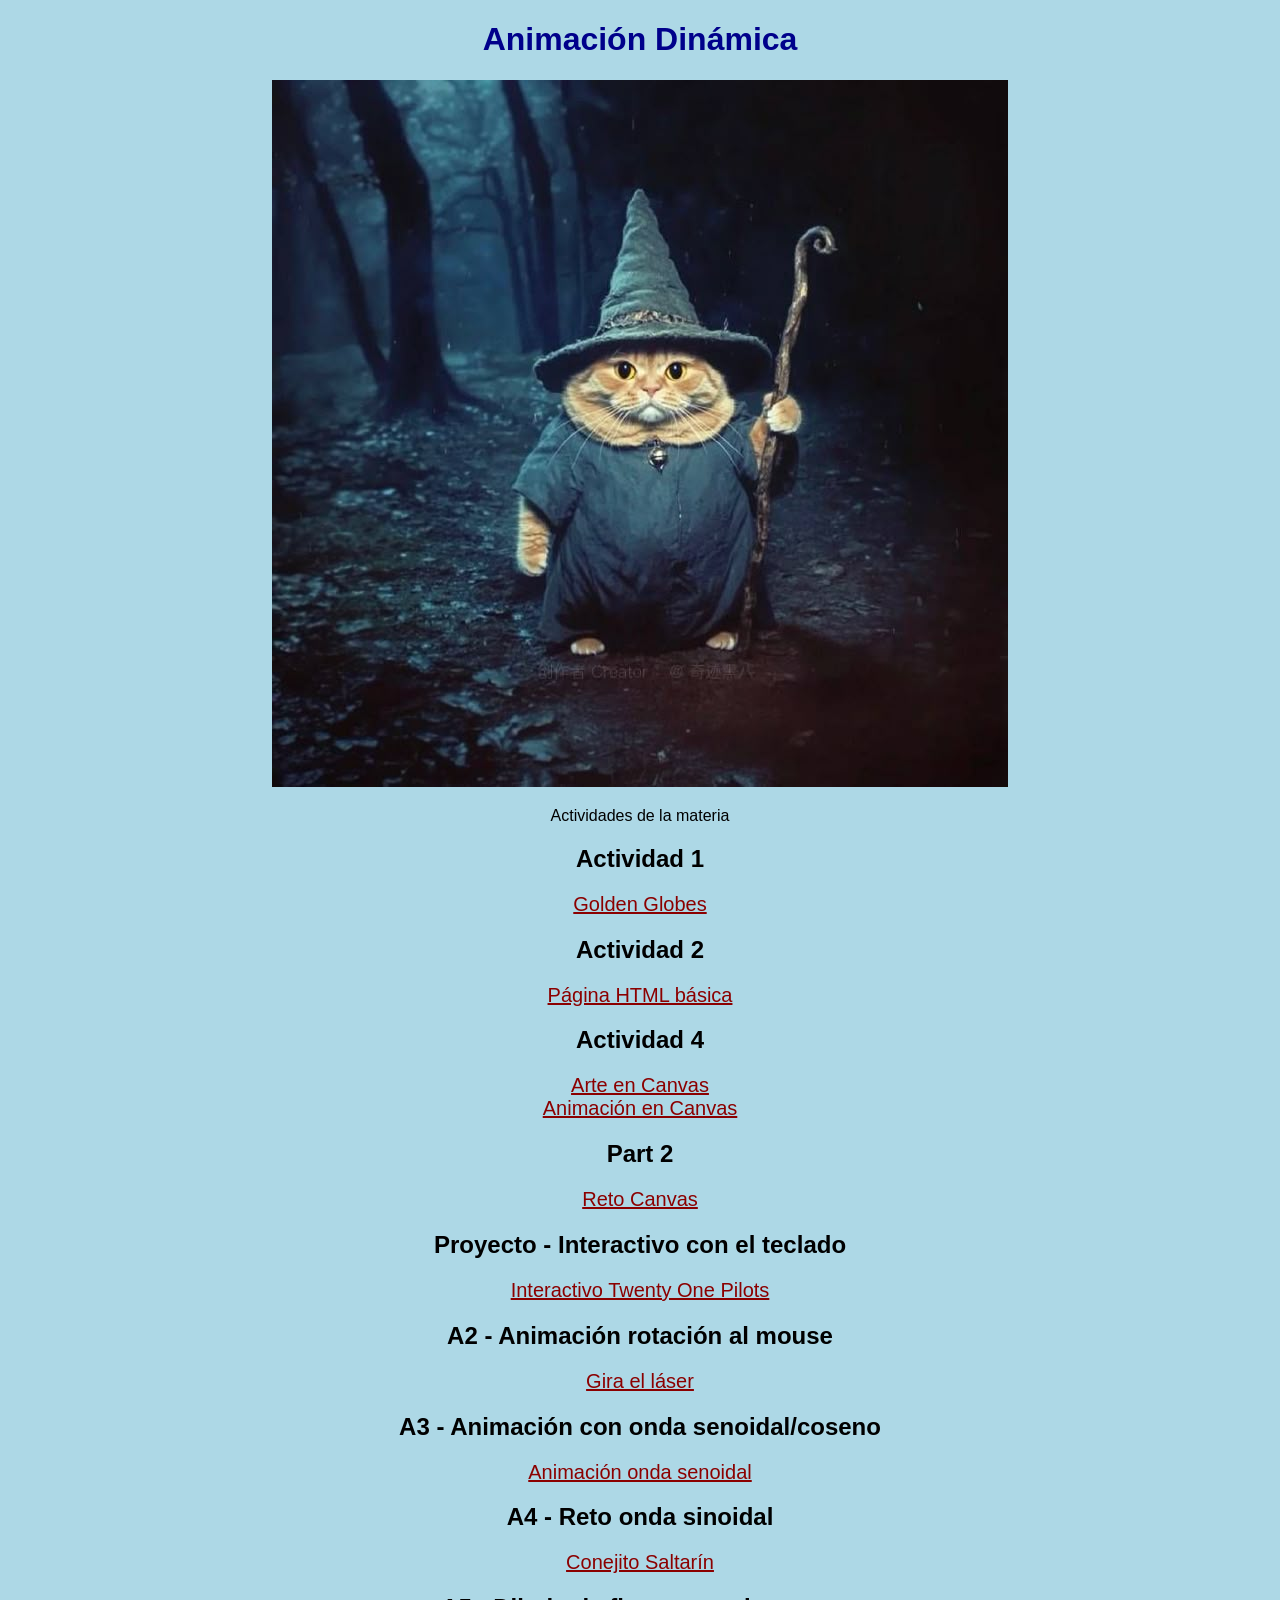
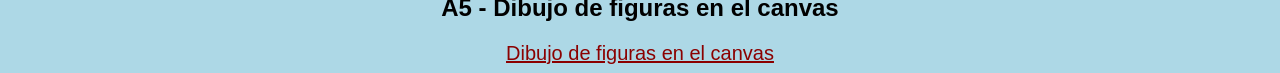
==== index.html @ 1a8bdead "Add link for drawing figures in canvas activity Added a new activity link for drawing figures in the" ====
<!DOCTYPE html>
<html>

<head>
    <meta charset="UTF-8">
    <title>Animación Dinámica</title>

    <style>

        body {
            background-color: lightblue;
            text-align: center;
            font-family: Arial, sans-serif;
        }

        h1 {
            color: darkblue;
        }

        h2 {
            color: black;
        }

        a {
            font-size: 20px;
            color: darkred;
        }

    </style>
</head>

<body>

    <h1>Animación Dinámica</h1>

    <img src="gatomagico.jpg" alt="Gato mágico">

    <p>Actividades de la materia</p>

    <h2>Actividad 1</h2>
    <a href="actividades/a1/golden-globes.html">
        Golden Globes
    </a>

    <h2>Actividad 2</h2>
    <a href="actividades/a2/pagina-basica.html">
        Página HTML básica
    </a>

    <h2>Actividad 4</h2>
    <a href="actividades/a4/arte-canvas.html">
        Arte en Canvas
    </a>

    <br>

    <a href="actividades/a4/animacion-canvas.html">
        Animación en Canvas
    </a>

    <h2>Part 2</h2>
    <a href="actividades/participacion2/reto-canvas.html">
        Reto Canvas
    </a>

    <h2>Proyecto - Interactivo con el teclado</h2>
    <a href="actividades/twenty-one-pilots-interactivo/index.html">
        Interactivo Twenty One Pilots
    </a>

    <h2>A2 - Animación rotación al mouse</h2>
    <a href="actividades/a2-rotacion-mouse/rotacion-mouse.html">
        Gira el láser
    </a>

    <h2>A3 - Animación con onda senoidal/coseno</h2>
    <a href="actividades/a3-onda-senoidal-coseno/A3 - Animación onda senoidal.html">
        Animación onda senoidal
    </a>

    <h2>A4 - Reto onda sinoidal</h2>
    <a href="actividades/a4-reto-onda-sinoidal/A4 - Reto onda sinoidal.html">
        Conejito Saltarín
    </a>

    <h2>A5 - Dibujo de figuras en el canvas</h2>
    <a href="actividades/a5-dibujo-figuras-canvas/A5 - Dibujo de figuras en el canvas (25-sep).html">
        Dibujo de figuras en el canvas
    </a>

</body>

</html>
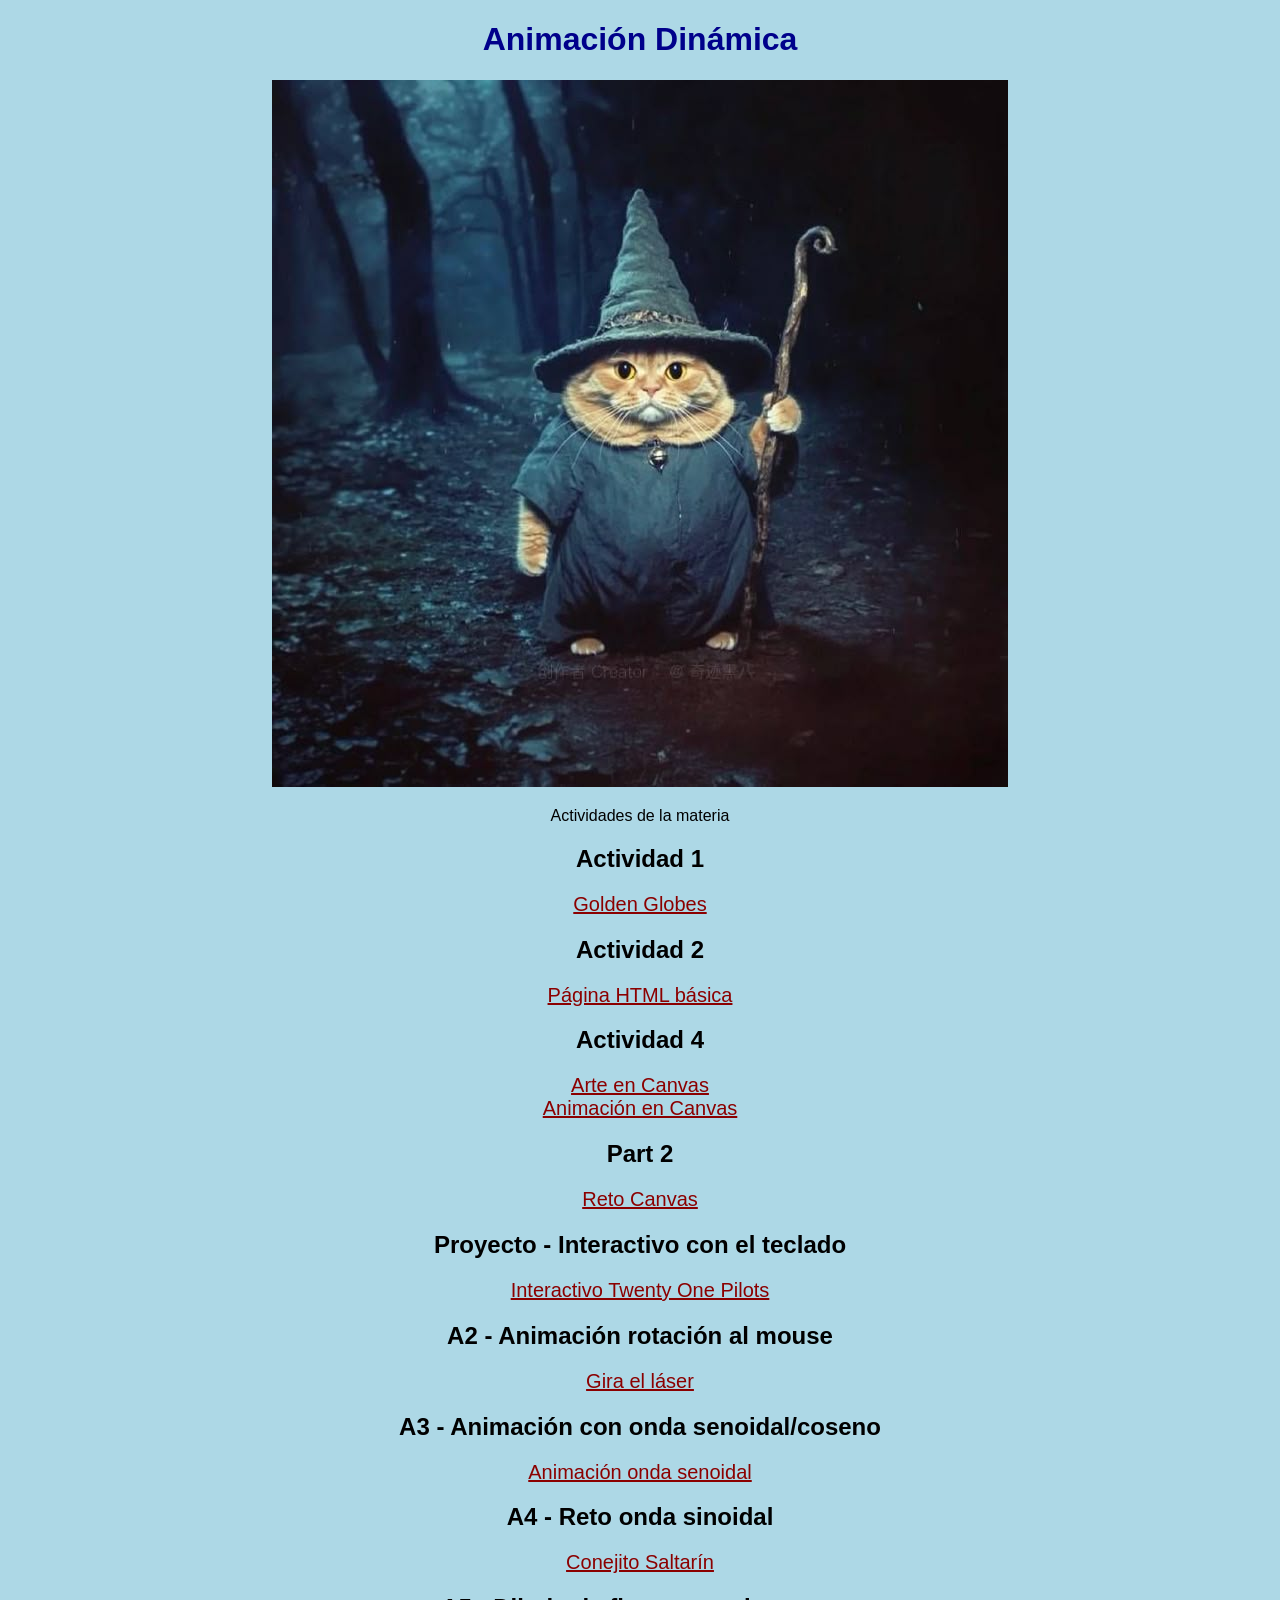
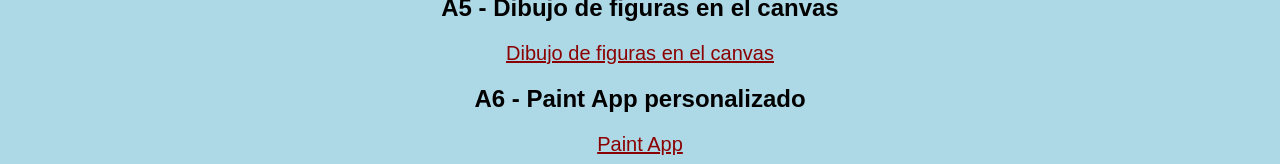
==== commit 79060b01: "Add Paint App link to activities in index.html Added a new section for 'Paint App' in the activities" ====
--- a/index.html
+++ b/index.html
@@ -88,6 +88,11 @@
         Dibujo de figuras en el canvas
     </a>
 
+    <h2>A6 - Paint App personalizado</h2>
+    <a href="actividades/a6-paint-app-personalizado/a6-paint-app.html">
+        Paint App
+    </a>
+
 </body>
 
 </html>
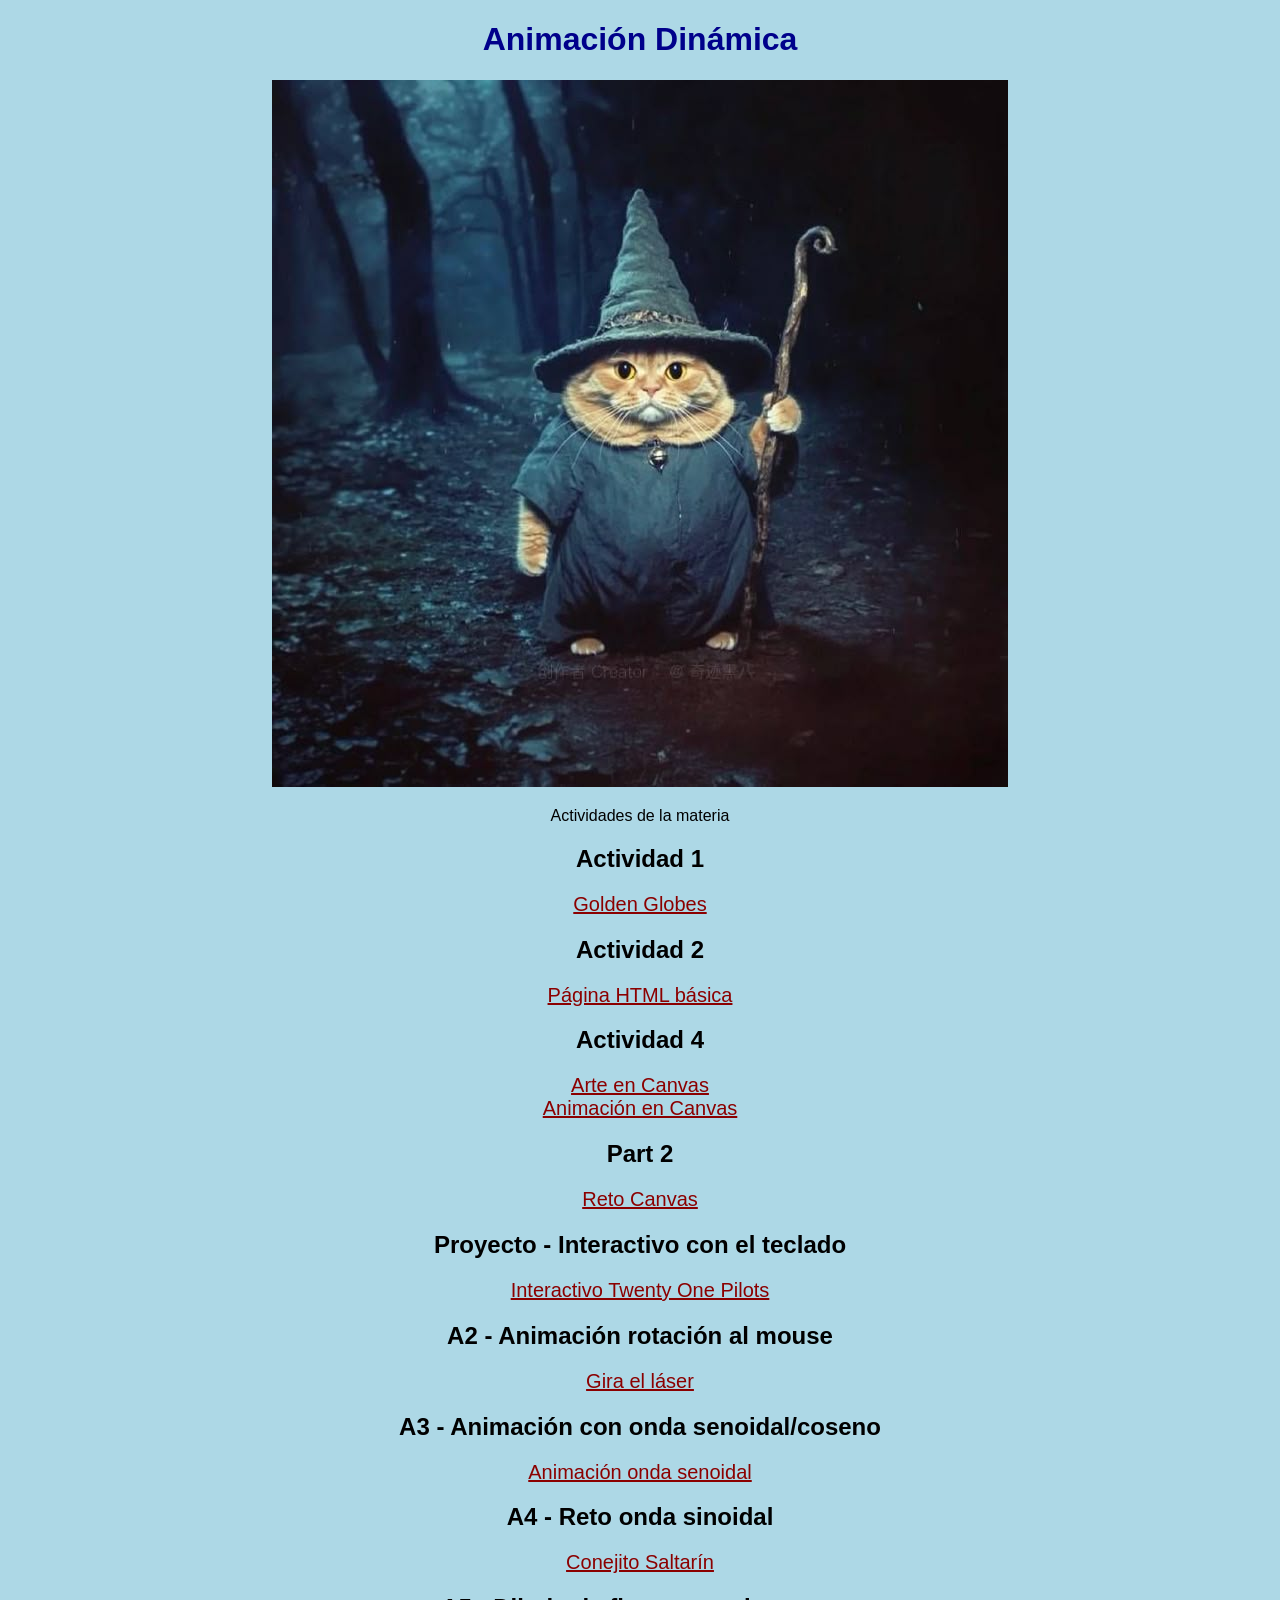
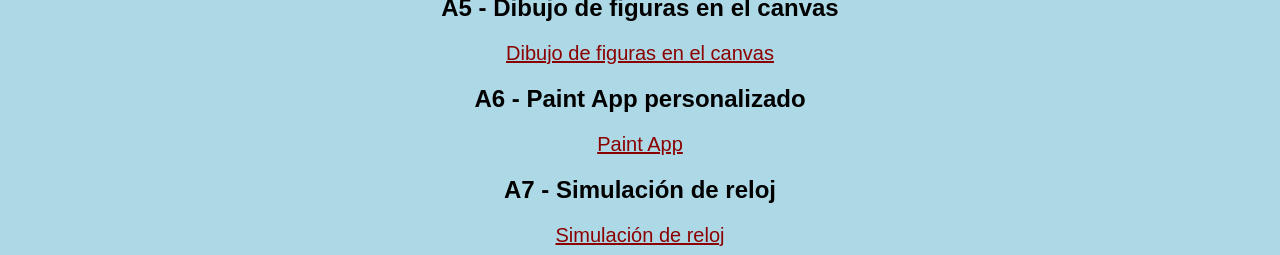
==== commit 9a2cfb57: "Update index.html" ====
--- a/index.html
+++ b/index.html
@@ -93,6 +93,11 @@
         Paint App
     </a>
 
+    <h2>A7 - Simulación de reloj</h2>
+    <a href="actividades/a7-simulacion-reloj/a7-reloj.html">
+        Simulación de reloj
+    </a>
+
 </body>
 
 </html>
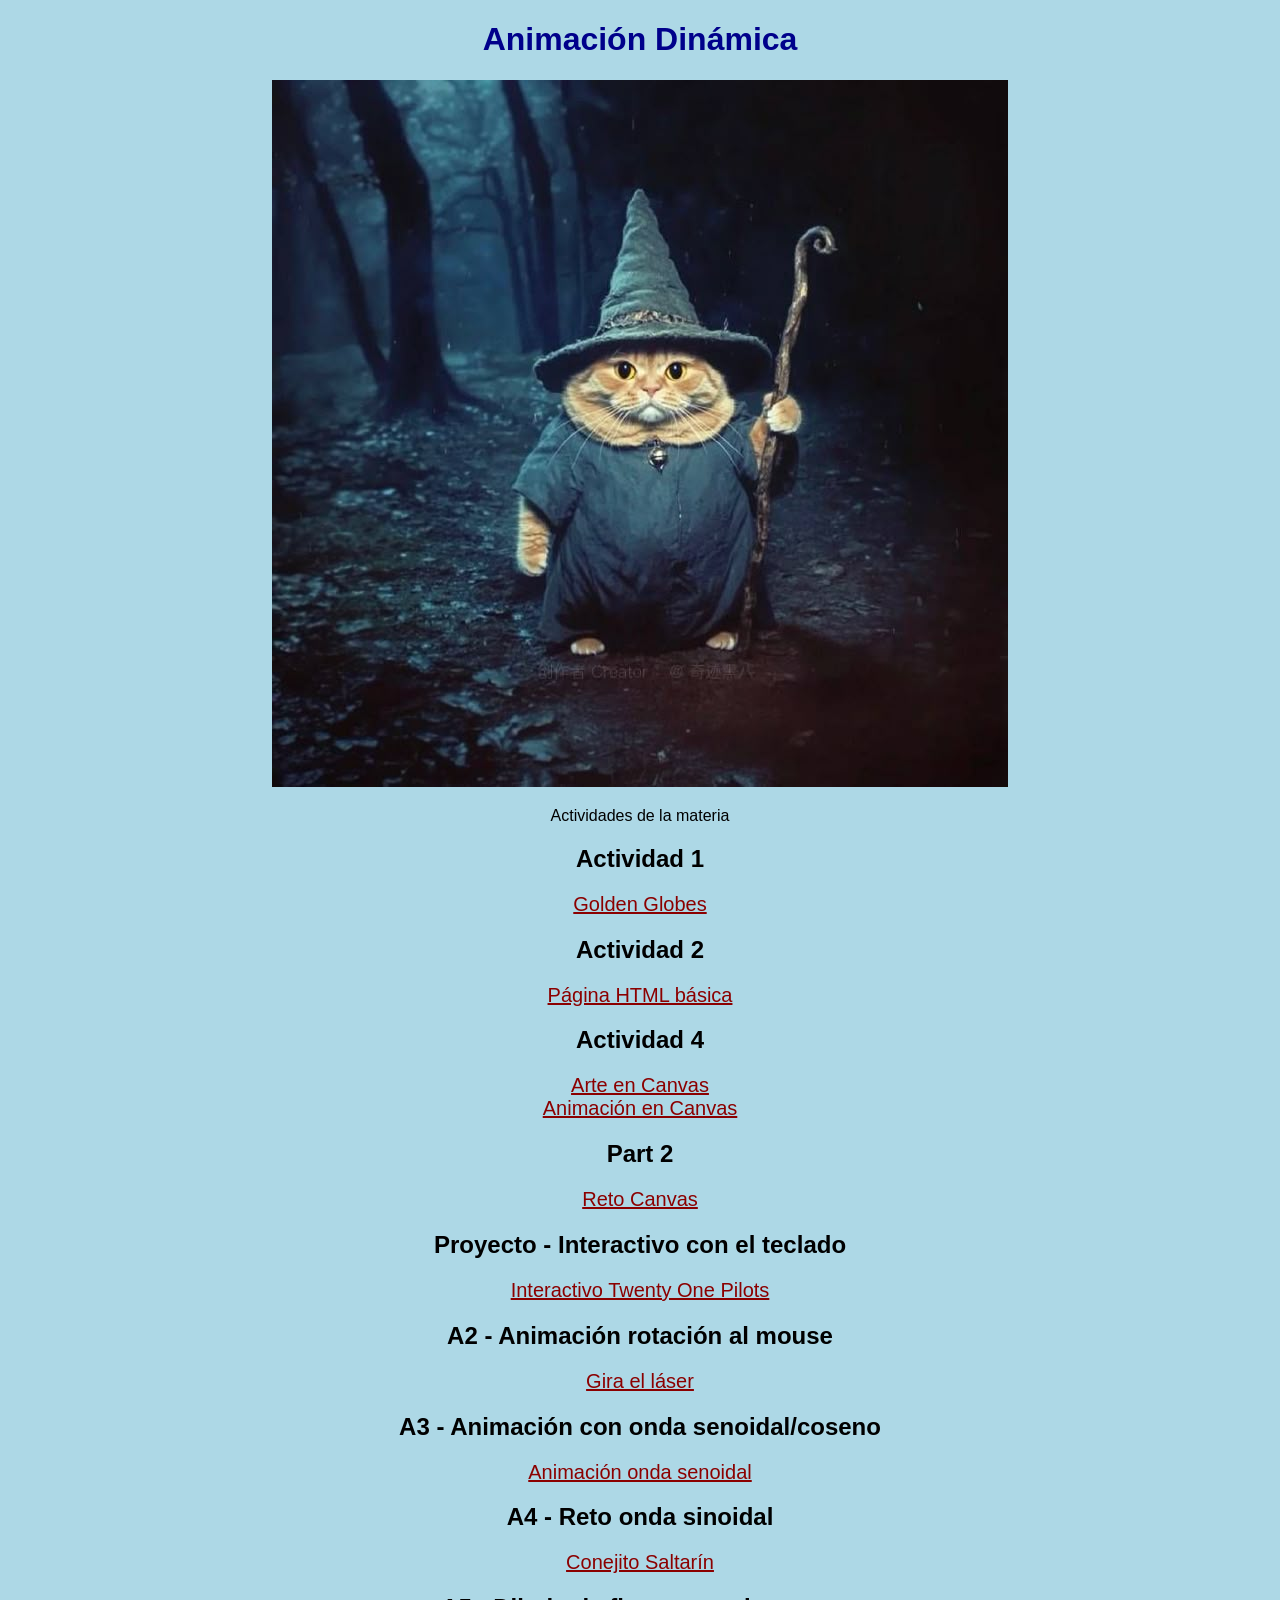
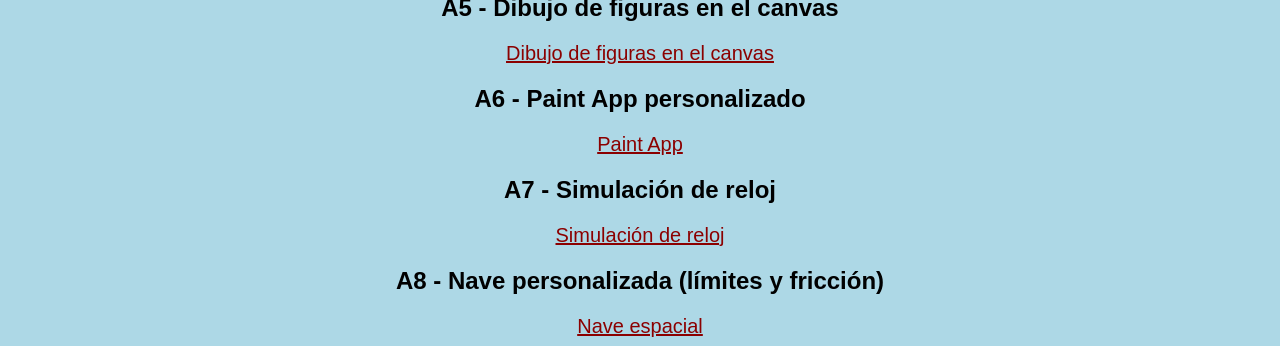
==== commit cc321df8: "Add A8 - Nave personalizada activity link Added a new section for a custom spaceship navigation acti" ====
--- a/index.html
+++ b/index.html
@@ -98,6 +98,14 @@
         Simulación de reloj
     </a>
 
+    <h2>A8 - Nave personalizada (límites y fricción)</h2>
+    <a href="actividades/a8/nave.html">
+        Nave espacial
+    </a>
+
 </body>
 
 </html>
+
+
+</html>
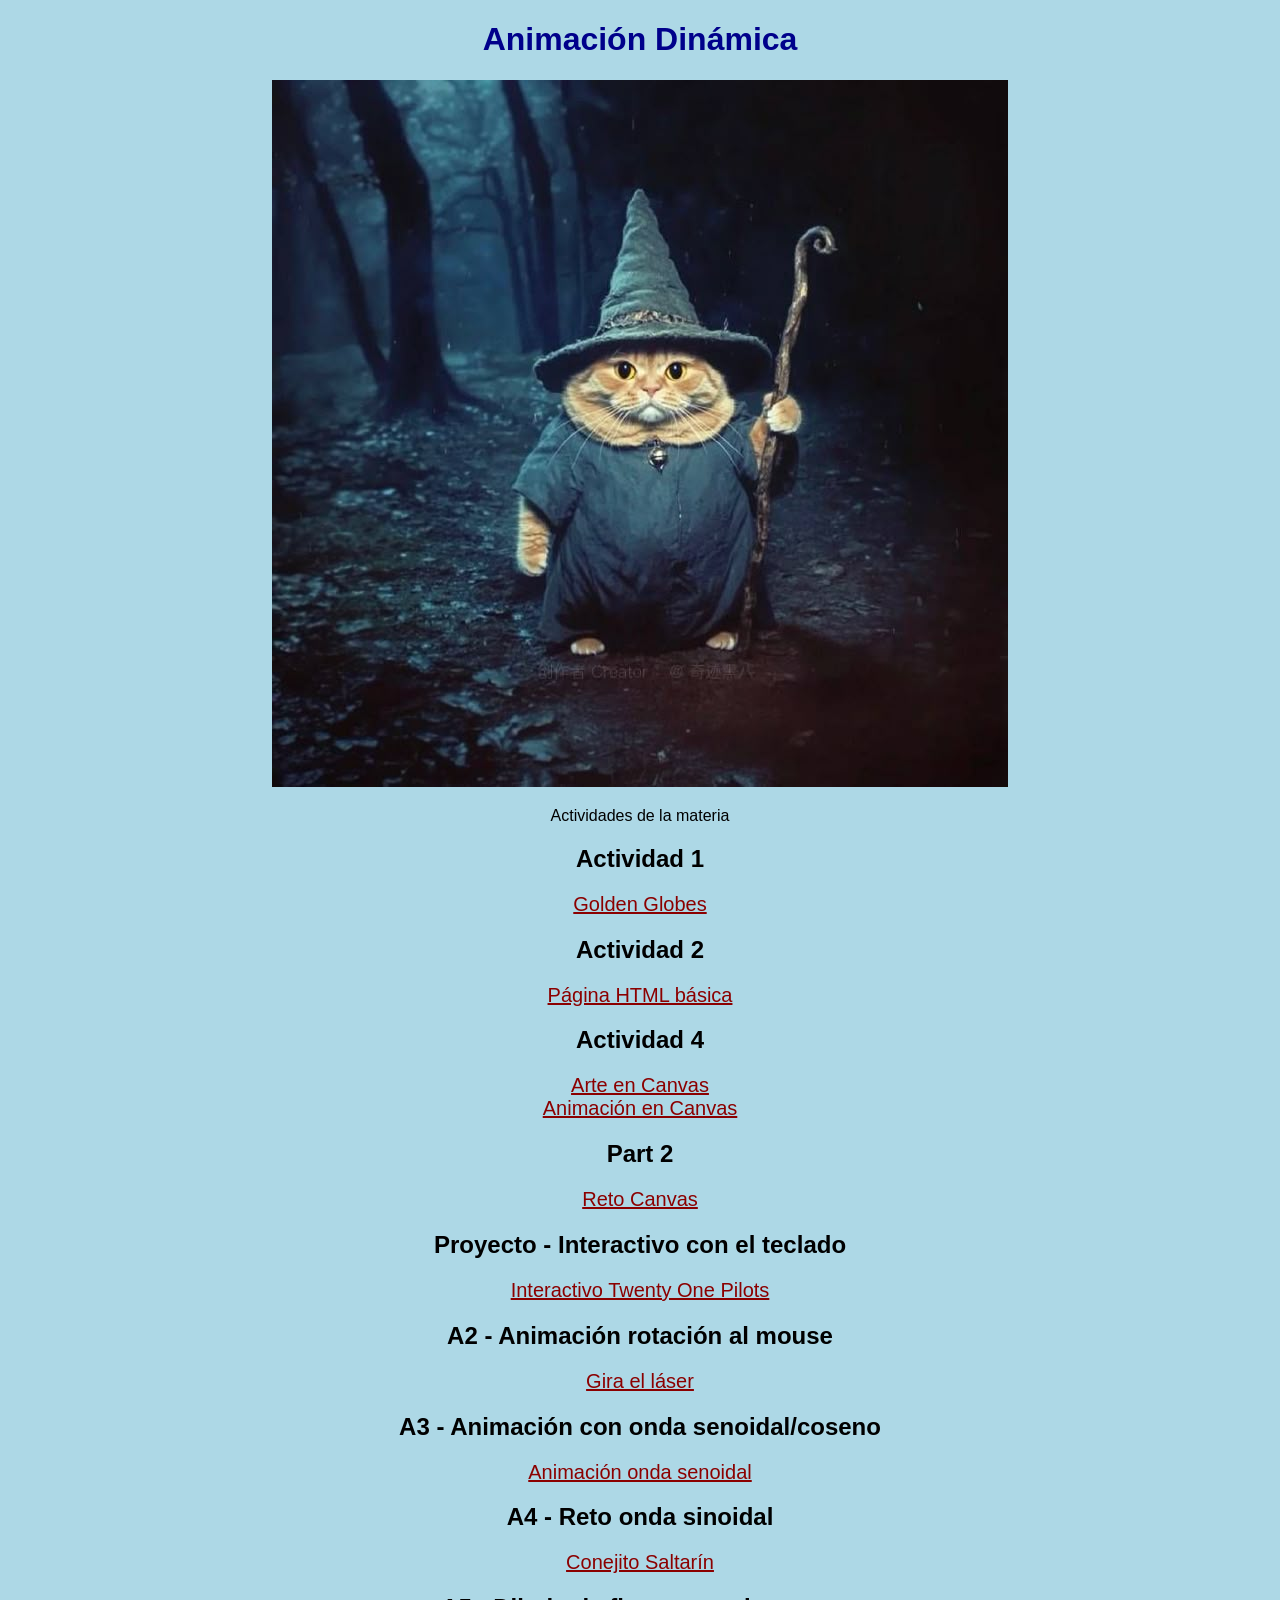
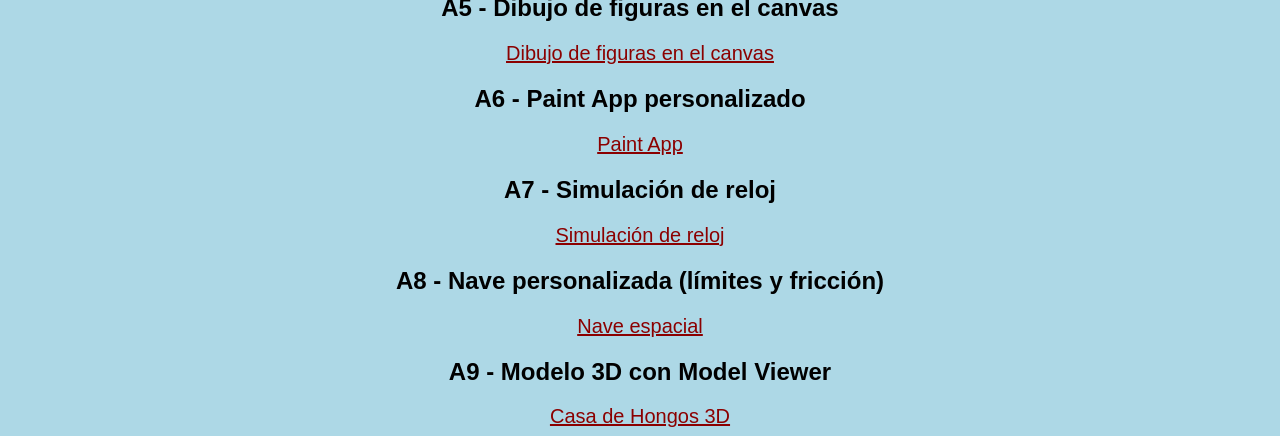
==== commit 2f28eeef: "Update index.html" ====
--- a/index.html
+++ b/index.html
@@ -103,9 +103,11 @@
         Nave espacial
     </a>
 
+    <h2>A9 - Modelo 3D con Model Viewer</h2>
+    <a href="actividades/a9-modelo-3d/index.html">
+        Casa de Hongos 3D
+    </a>
+
 </body>
 
 </html>
-
-
-</html>
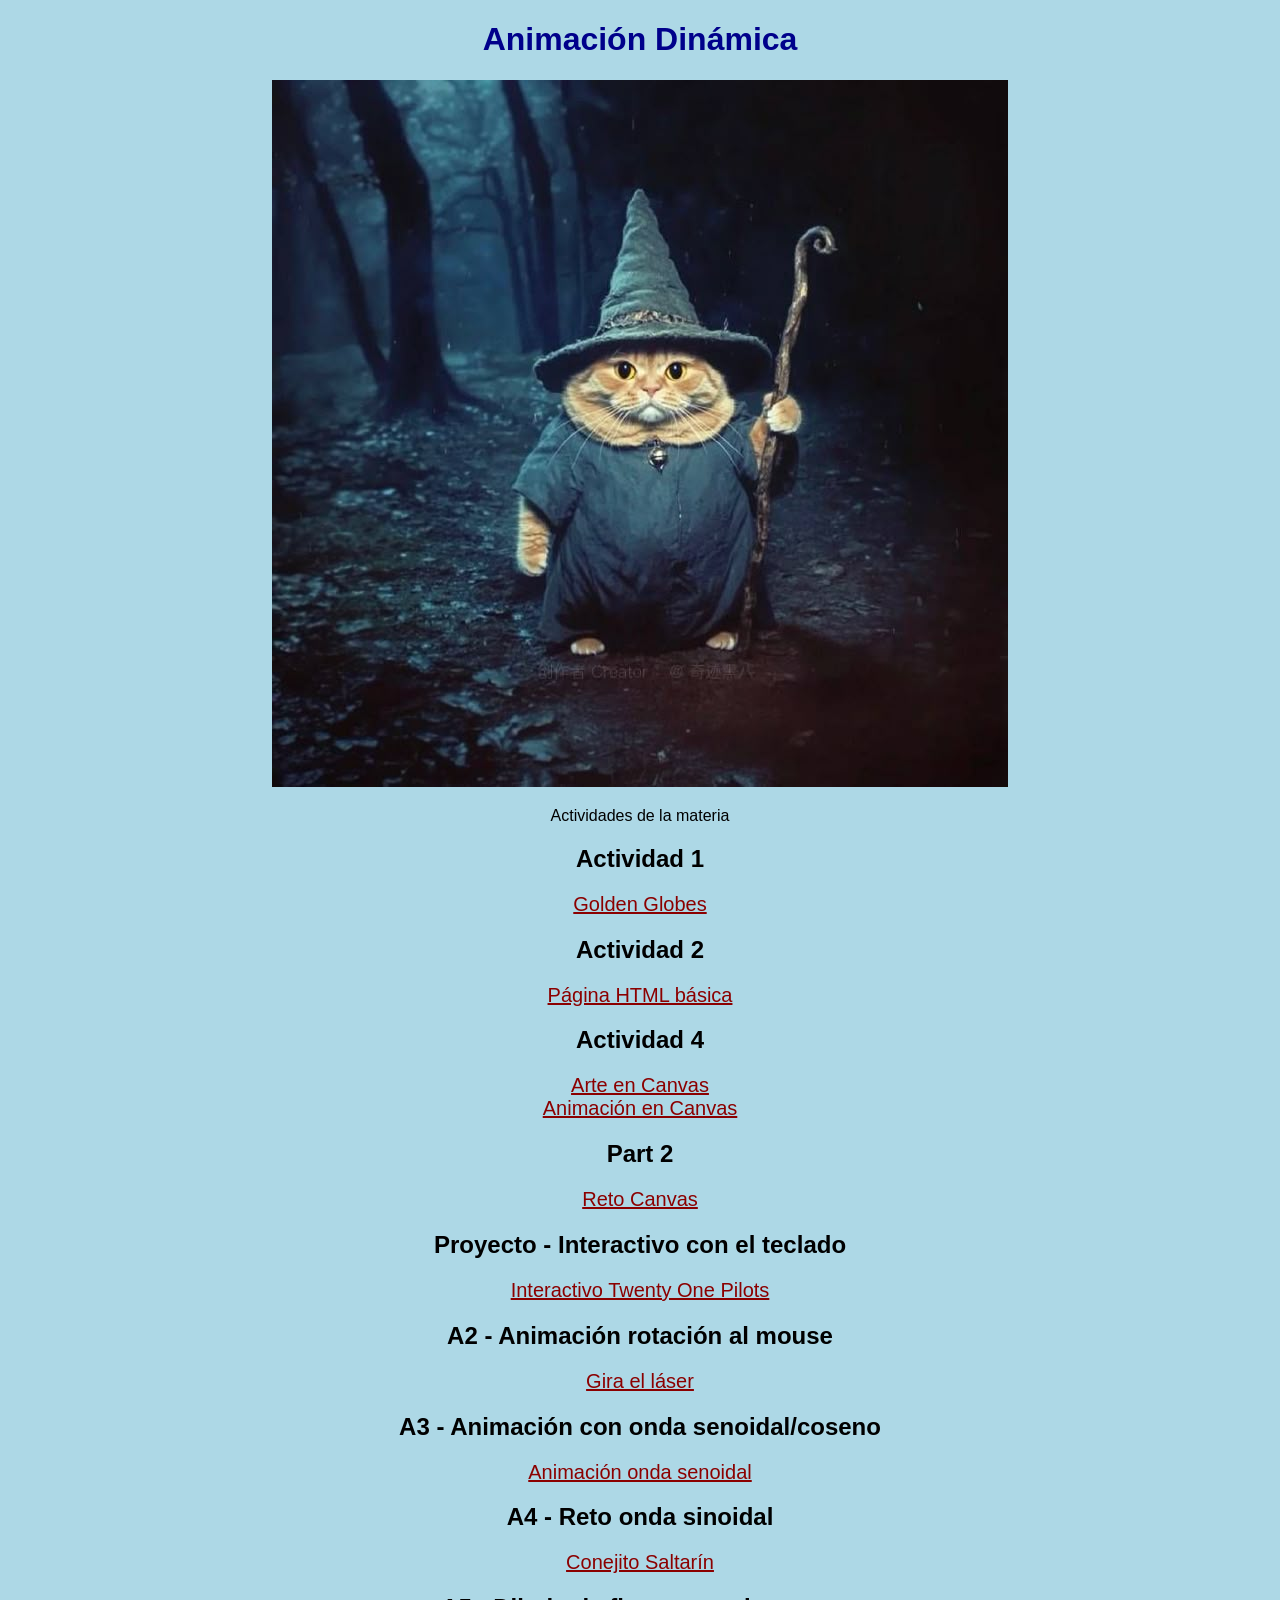
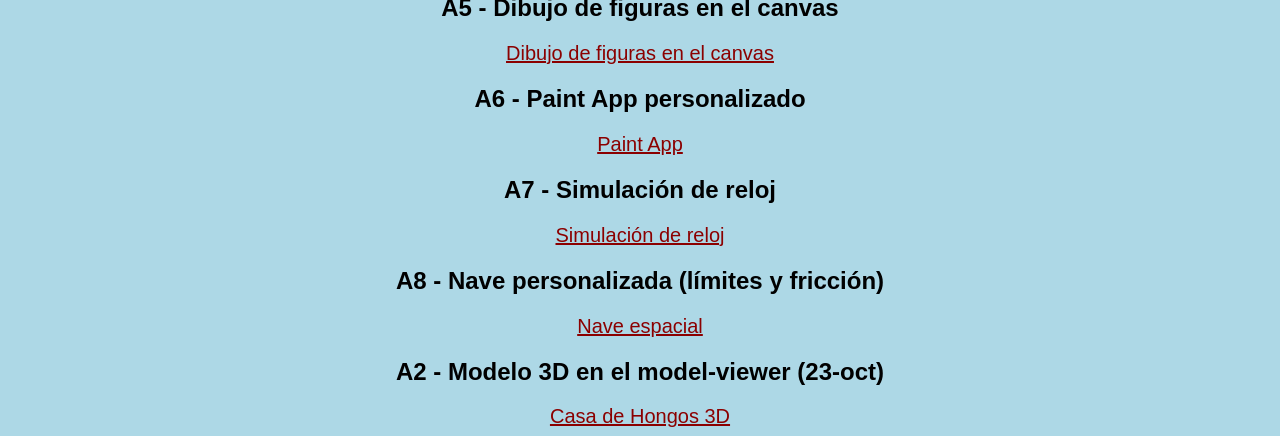
==== commit ac6d9ab8: "Update index.html" ====
--- a/index.html
+++ b/index.html
@@ -103,10 +103,10 @@
         Nave espacial
     </a>
 
-    <h2>A9 - Modelo 3D con Model Viewer</h2>
-    <a href="actividades/a9-modelo-3d/index.html">
-        Casa de Hongos 3D
-    </a>
+    <h2>A2 - Modelo 3D en el model-viewer (23-oct)</h2>
+<a href="actividades/a9-modelo-3d/index.html">
+    Casa de Hongos 3D
+</a>
 
 </body>
 
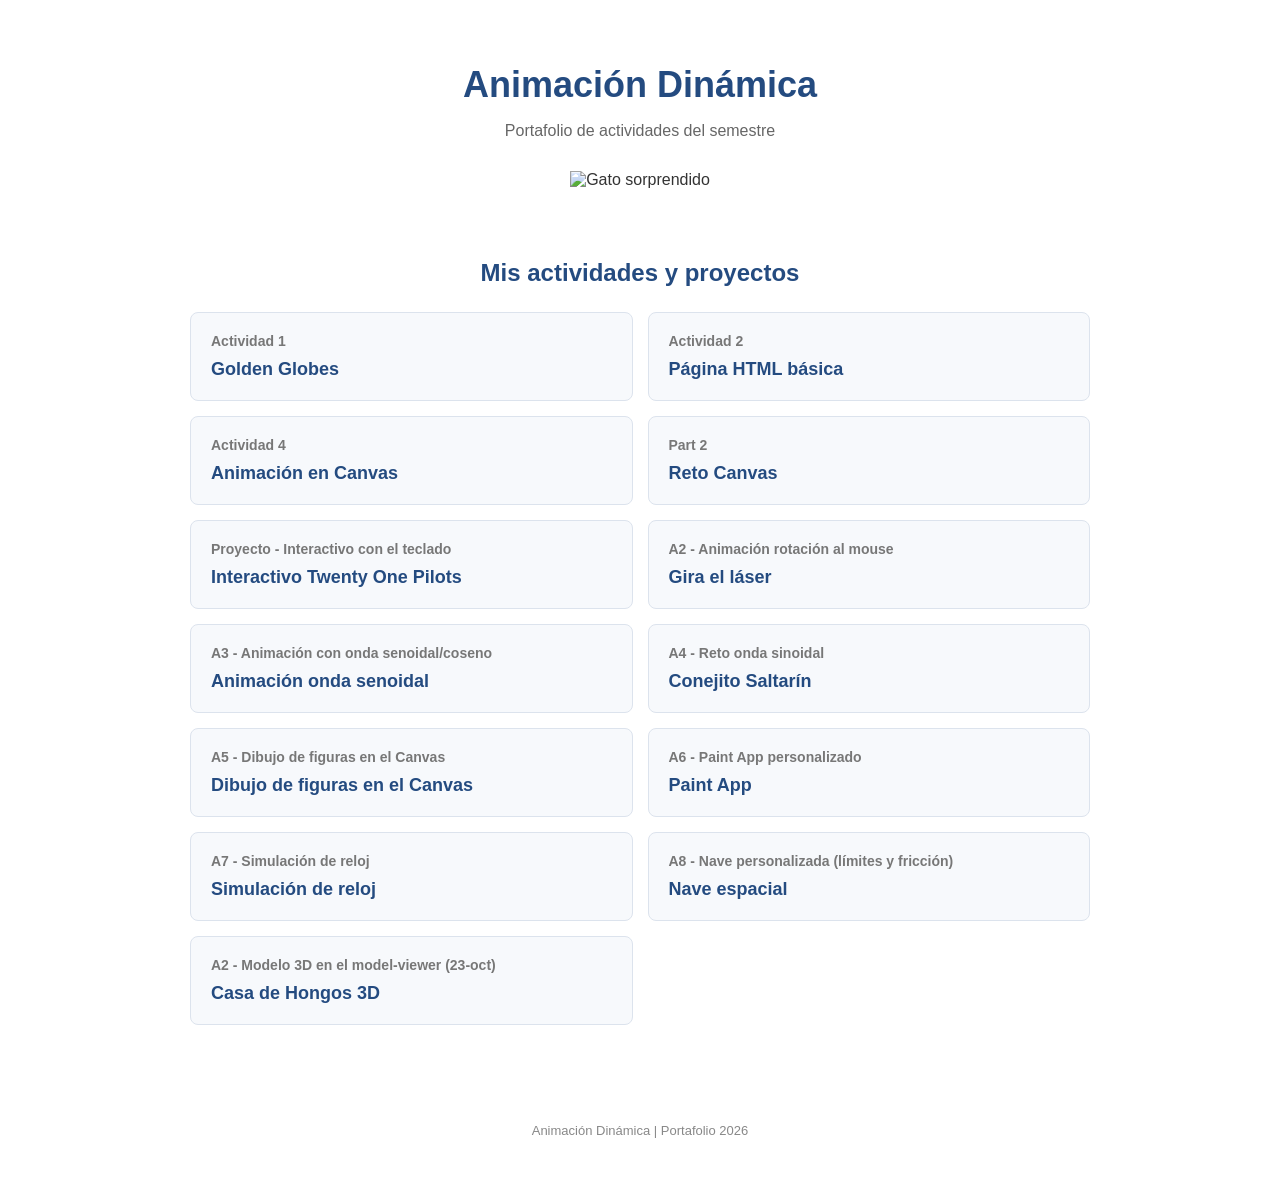
==== commit aa20239c: "Refactor index.html for improved layout and design Updated HTML structure and styles for better layo" ====
--- a/index.html
+++ b/index.html
@@ -1,29 +1,103 @@
 <!DOCTYPE html>
-<html>
+<html lang="es">
 
 <head>
     <meta charset="UTF-8">
+    <meta name="viewport" content="width=device-width, initial-scale=1.0">
     <title>Animación Dinámica</title>
 
     <style>
 
         body {
-            background-color: lightblue;
+            background-color: white;
+            font-family: Arial, sans-serif;
+            color: #333;
+            margin: 0;
+        }
+
+        header {
             text-align: center;
-            font-family: Arial, sans-serif;
+            padding: 40px 20px 30px;
         }
 
         h1 {
-            color: darkblue;
+            font-size: 36px;
+            color: #244b80;
+            margin-bottom: 10px;
+        }
+
+        header p {
+            color: #666;
+            font-size: 16px;
+        }
+
+        .gato {
+            width: 180px;
+            height: auto;
+            margin-top: 15px;
+        }
+
+        main {
+            max-width: 900px;
+            margin: auto;
+            padding: 20px;
         }
 
         h2 {
-            color: black;
-        }
-
-        a {
-            font-size: 20px;
-            color: darkred;
+            font-size: 24px;
+            color: #244b80;
+            margin-bottom: 25px;
+            text-align: center;
+        }
+
+        .actividades {
+            display: grid;
+            grid-template-columns: repeat(2, 1fr);
+            gap: 15px;
+        }
+
+        .actividad {
+            background-color: #f7f9fc;
+            border: 1px solid #dce3ed;
+            border-radius: 8px;
+            padding: 20px;
+        }
+
+        .actividad:hover {
+            background-color: #edf3fc;
+            border-color: #8aadd8;
+        }
+
+        .actividad h3 {
+            font-size: 14px;
+            color: #777;
+            margin-top: 0;
+            margin-bottom: 10px;
+        }
+
+        .actividad a {
+            color: #244b80;
+            font-size: 18px;
+            font-weight: bold;
+            text-decoration: none;
+        }
+
+        .actividad a:hover {
+            text-decoration: underline;
+        }
+
+        footer {
+            text-align: center;
+            color: #888;
+            font-size: 13px;
+            padding: 35px 20px;
+            margin-top: 30px;
+        }
+
+        @media (max-width: 600px) {
+            .actividades {
+                grid-template-columns: 1fr;
+            }
         }
 
     </style>
@@ -31,83 +105,120 @@
 
 <body>
 
-    <h1>Animación Dinámica</h1>
-
-    <img src="gatomagico.jpg" alt="Gato mágico">
-
-    <p>Actividades de la materia</p>
-
-    <h2>Actividad 1</h2>
-    <a href="actividades/a1/golden-globes.html">
-        Golden Globes
-    </a>
-
-    <h2>Actividad 2</h2>
-    <a href="actividades/a2/pagina-basica.html">
-        Página HTML básica
-    </a>
-
-    <h2>Actividad 4</h2>
-    <a href="actividades/a4/arte-canvas.html">
-        Arte en Canvas
-    </a>
-
-    <br>
-
-    <a href="actividades/a4/animacion-canvas.html">
-        Animación en Canvas
-    </a>
-
-    <h2>Part 2</h2>
-    <a href="actividades/participacion2/reto-canvas.html">
-        Reto Canvas
-    </a>
-
-    <h2>Proyecto - Interactivo con el teclado</h2>
-    <a href="actividades/twenty-one-pilots-interactivo/index.html">
-        Interactivo Twenty One Pilots
-    </a>
-
-    <h2>A2 - Animación rotación al mouse</h2>
-    <a href="actividades/a2-rotacion-mouse/rotacion-mouse.html">
-        Gira el láser
-    </a>
-
-    <h2>A3 - Animación con onda senoidal/coseno</h2>
-    <a href="actividades/a3-onda-senoidal-coseno/A3 - Animación onda senoidal.html">
-        Animación onda senoidal
-    </a>
-
-    <h2>A4 - Reto onda sinoidal</h2>
-    <a href="actividades/a4-reto-onda-sinoidal/A4 - Reto onda sinoidal.html">
-        Conejito Saltarín
-    </a>
-
-    <h2>A5 - Dibujo de figuras en el canvas</h2>
-    <a href="actividades/a5-dibujo-figuras-canvas/A5 - Dibujo de figuras en el canvas (25-sep).html">
-        Dibujo de figuras en el canvas
-    </a>
-
-    <h2>A6 - Paint App personalizado</h2>
-    <a href="actividades/a6-paint-app-personalizado/a6-paint-app.html">
-        Paint App
-    </a>
-
-    <h2>A7 - Simulación de reloj</h2>
-    <a href="actividades/a7-simulacion-reloj/a7-reloj.html">
-        Simulación de reloj
-    </a>
-
-    <h2>A8 - Nave personalizada (límites y fricción)</h2>
-    <a href="actividades/a8/nave.html">
-        Nave espacial
-    </a>
-
-    <h2>A2 - Modelo 3D en el model-viewer (23-oct)</h2>
-<a href="actividades/a9-modelo-3d/index.html">
-    Casa de Hongos 3D
-</a>
+    <header>
+        <h1>Animación Dinámica</h1>
+
+        <p>Portafolio de actividades del semestre</p>
+
+        <img src="GatoSorprendido.png"
+             alt="Gato sorprendido"
+             class="gato">
+    </header>
+
+    <main>
+
+        <h2>Mis actividades y proyectos</h2>
+
+        <div class="actividades">
+
+            <div class="actividad">
+                <h3>Actividad 1</h3>
+                <a href="actividades/a1/golden-globes.html">
+                    Golden Globes
+                </a>
+            </div>
+
+            <div class="actividad">
+                <h3>Actividad 2</h3>
+                <a href="actividades/a2/pagina-basica.html">
+                    Página HTML básica
+                </a>
+            </div>
+
+            <div class="actividad">
+                <h3>Actividad 4</h3>
+                <a href="actividades/a4/animacion-canvas.html">
+                    Animación en Canvas
+                </a>
+            </div>
+
+            <div class="actividad">
+                <h3>Part 2</h3>
+                <a href="actividades/participacion2/reto-canvas.html">
+                    Reto Canvas
+                </a>
+            </div>
+
+            <div class="actividad">
+                <h3>Proyecto - Interactivo con el teclado</h3>
+                <a href="actividades/twenty-one-pilots-interactivo/index.html">
+                    Interactivo Twenty One Pilots
+                </a>
+            </div>
+
+            <div class="actividad">
+                <h3>A2 - Animación rotación al mouse</h3>
+                <a href="actividades/a2-rotacion-mouse/rotacion-mouse.html">
+                    Gira el láser
+                </a>
+            </div>
+
+            <div class="actividad">
+                <h3>A3 - Animación con onda senoidal/coseno</h3>
+                <a href="actividades/a3-onda-senoidal-coseno/A3 - Animación onda senoidal.html">
+                    Animación onda senoidal
+                </a>
+            </div>
+
+            <div class="actividad">
+                <h3>A4 - Reto onda sinoidal</h3>
+                <a href="actividades/a4-reto-onda-sinoidal/A4 - Reto onda sinoidal.html">
+                    Conejito Saltarín
+                </a>
+            </div>
+
+            <div class="actividad">
+                <h3>A5 - Dibujo de figuras en el Canvas</h3>
+                <a href="actividades/a5-dibujo-figuras-canvas/A5 - Dibujo de figuras en el canvas (25-sep).html">
+                    Dibujo de figuras en el Canvas
+                </a>
+            </div>
+
+            <div class="actividad">
+                <h3>A6 - Paint App personalizado</h3>
+                <a href="actividades/a6-paint-app-personalizado/a6-paint-app.html">
+                    Paint App
+                </a>
+            </div>
+
+            <div class="actividad">
+                <h3>A7 - Simulación de reloj</h3>
+                <a href="actividades/a7-simulacion-reloj/a7-reloj.html">
+                    Simulación de reloj
+                </a>
+            </div>
+
+            <div class="actividad">
+                <h3>A8 - Nave personalizada (límites y fricción)</h3>
+                <a href="actividades/a8/nave.html">
+                    Nave espacial
+                </a>
+            </div>
+
+            <div class="actividad">
+                <h3>A2 - Modelo 3D en el model-viewer (23-oct)</h3>
+                <a href="actividades/a9-modelo-3d/index.html">
+                    Casa de Hongos 3D
+                </a>
+            </div>
+
+        </div>
+
+    </main>
+
+    <footer>
+        <p>Animación Dinámica | Portafolio 2026</p>
+    </footer>
 
 </body>
-
 </html>
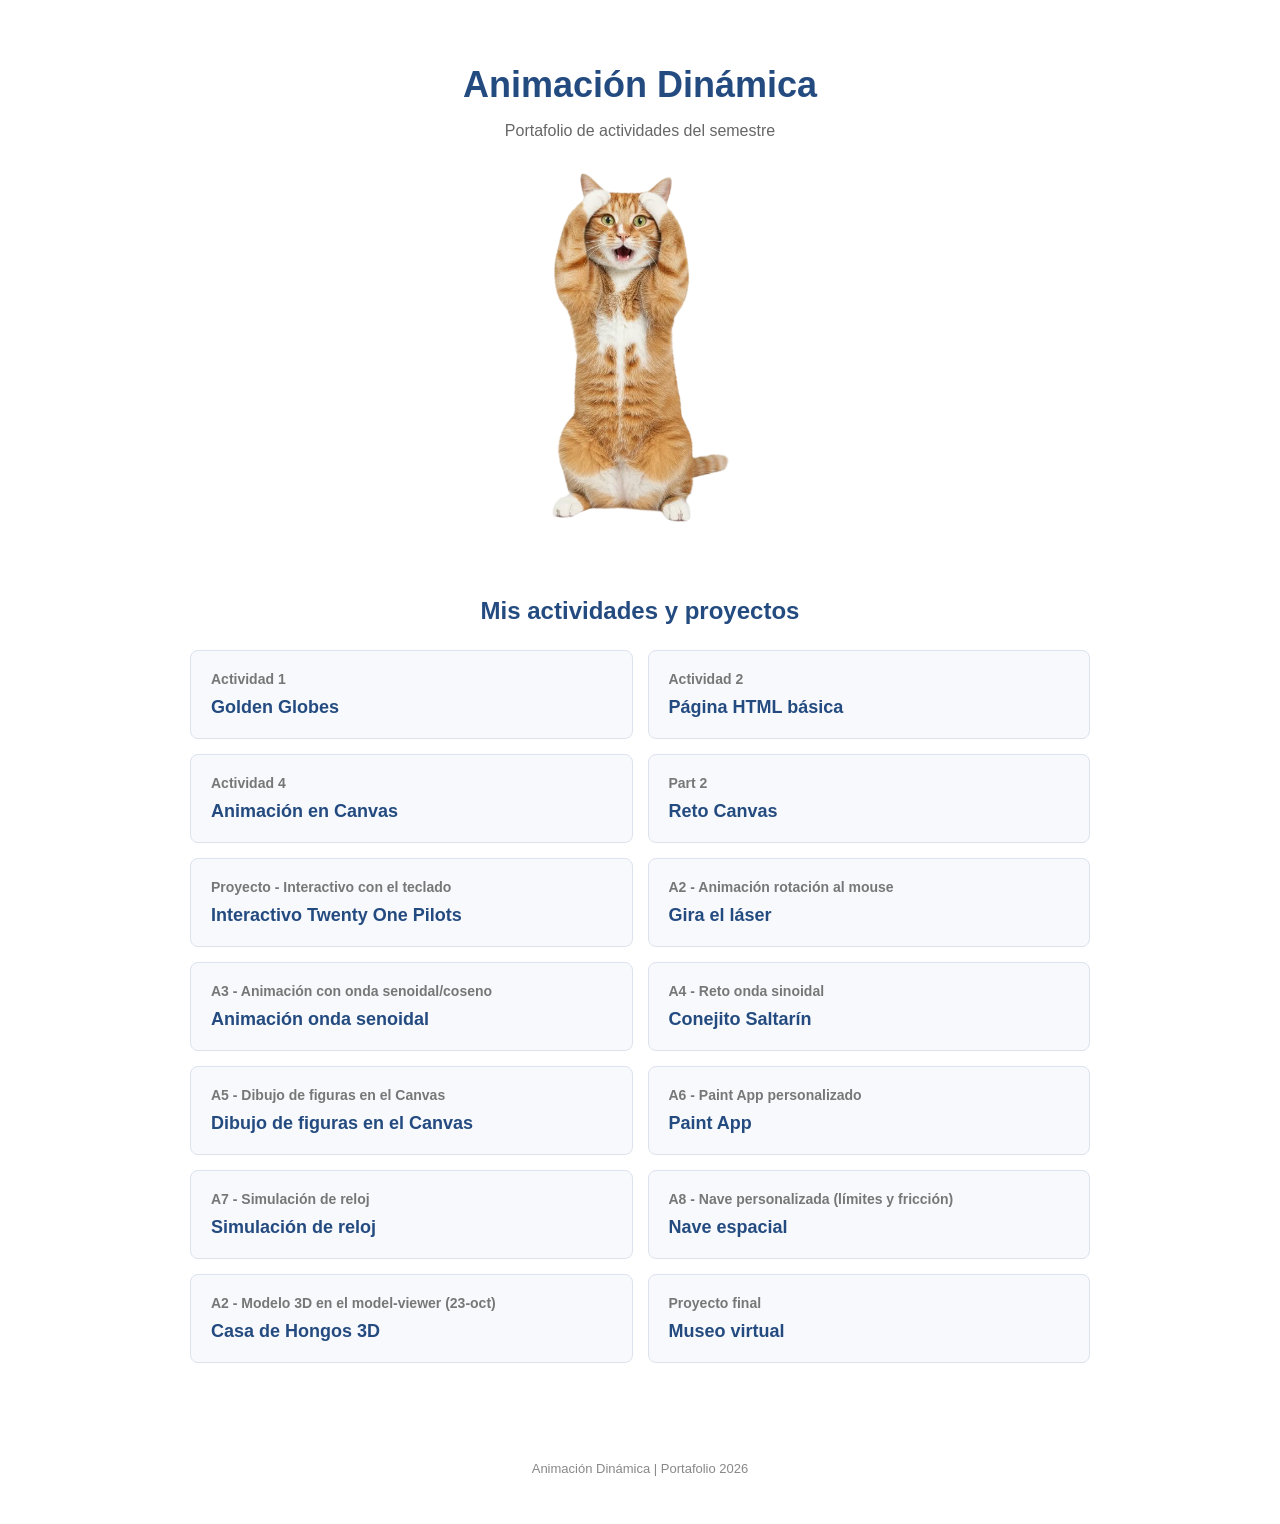
==== commit a0c81e83: "Update index.html" ====
--- a/index.html
+++ b/index.html
@@ -212,6 +212,15 @@
                 </a>
             </div>
 
+            <div class="actividad">
+                <h3>Proyecto final</h3>
+                <a href="https://krenkzz.itch.io/ben-10-museo-virtual"
+                   target="_blank"
+                   rel="noopener noreferrer">
+                    Museo virtual
+                </a>
+            </div>
+
         </div>
 
     </main>
